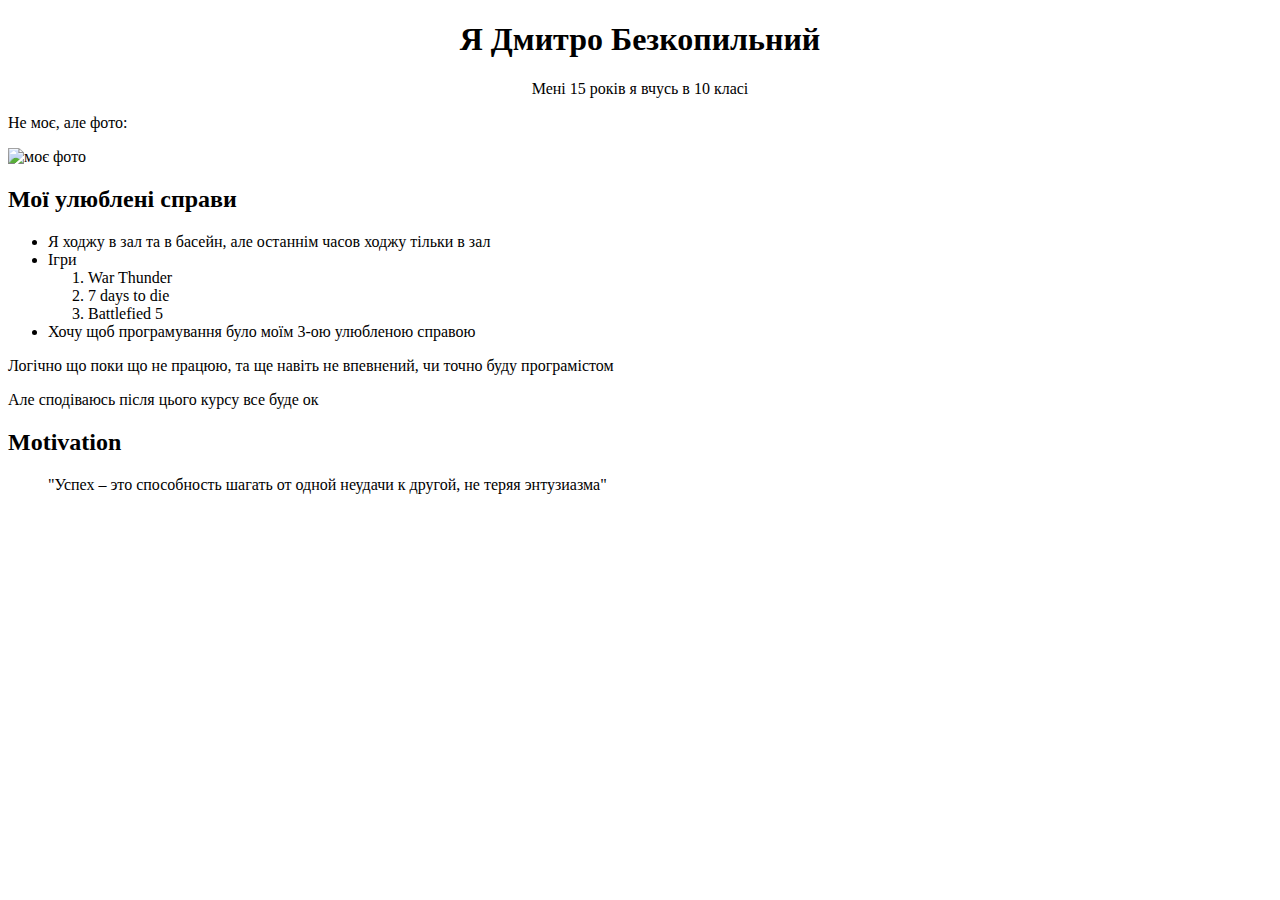
==== index.html @ 9f208384 "Add files via upload" ====
<!DOCTYPE html>
<html lang="ru">
    <head>
        <meta charset="UTF-8">
        <meta http-equiv="X-UA-Compatible" content="IE=edge"
        <meta name="viewport" content="width=device-width, initial-scale=1.0">
        <title>Hometask</title>
    </head>
    <body>
        <h1> <center>Я Дмитро Безкопильний</center></h1>
        <p><center>Мені 15 років я вчусь в 10 класі</center></p>
        <p>Не моє, але фото:</p>
        <img width="400" src="C:\Users\ДИМКО\Pictures\000.jpg" alt="моє фото">
        <h2><li>Мої улюблені справи</li></h2>
       <ul>
        <li>Я ходжу в зал та в басейн, але останнім часов ходжу тільки в зал</li>
        <li>Ігри</li>
        <ol>
            <li>War Thunder</li>
            <li>7 days to die</li>
            <li>Battlefied 5</li>
        </ol>
        <li>Хочу щоб програмування було моїм 3-ою улюбленою справою</li>
        </ul>
        <p>Логічно що поки що не працюю, та ще навіть не впевнений, чи точно буду програмістом</p>
        <p>Але сподіваюсь після цього курсу все буде ок</p>
        <section class="motivation">
            <h2>Motivation</h2>
            <blockquote>
                "Успех – это способность шагать от одной неудачи к другой, не теряя энтузиазма"
            </blockquote>
        </section>
    </body>
</html>
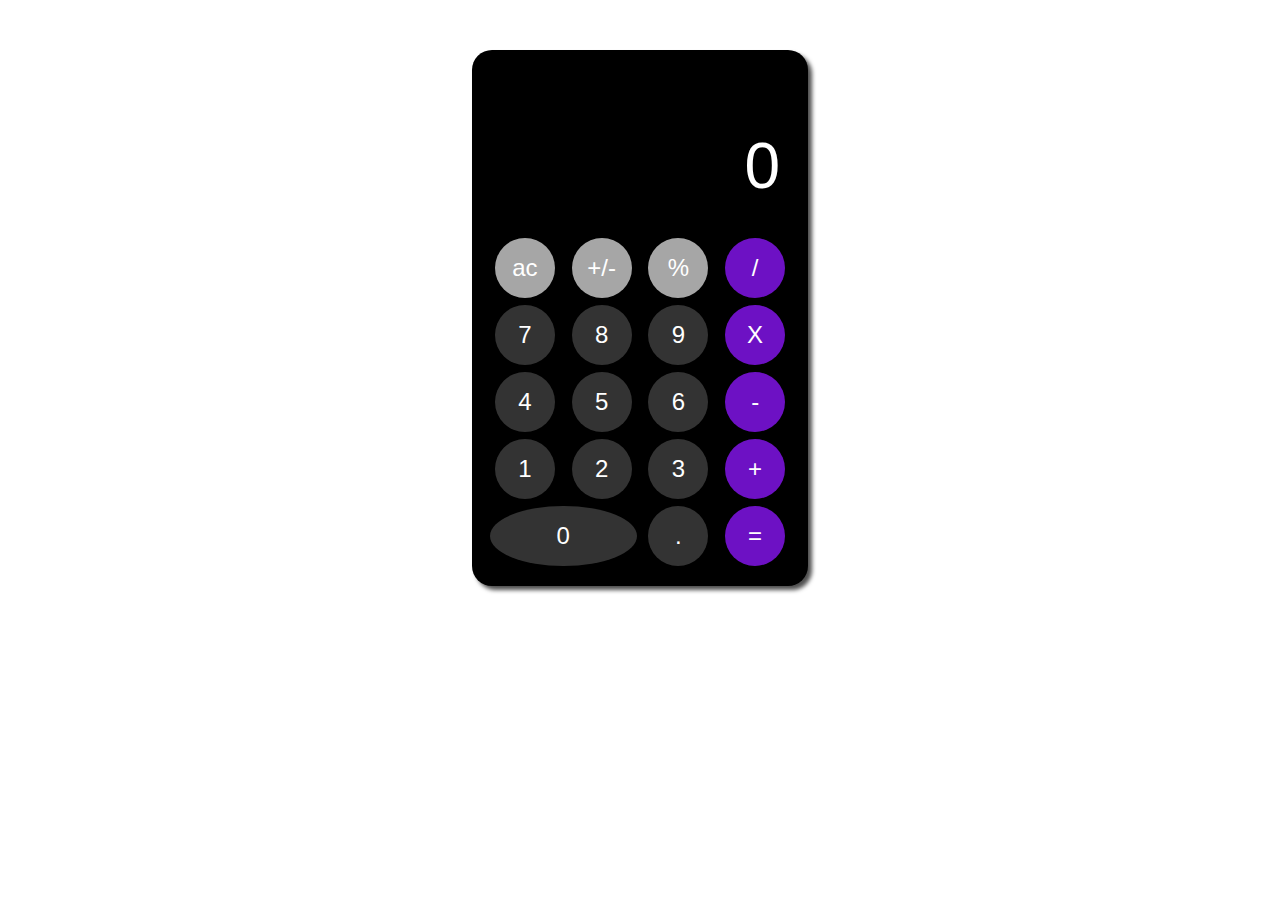
==== commit fcb19a57: "Add files via upload" ====
--- a/index.html
+++ b/index.html
@@ -1,34 +1,43 @@
 <!DOCTYPE html>
-<html lang="ru">
-    <head>
-        <meta charset="UTF-8">
-        <meta http-equiv="X-UA-Compatible" content="IE=edge"
-        <meta name="viewport" content="width=device-width, initial-scale=1.0">
-        <title>Hometask</title>
-    </head>
-    <body>
-        <h1> <center>Я Дмитро Безкопильний</center></h1>
-        <p><center>Мені 15 років я вчусь в 10 класі</center></p>
-        <p>Не моє, але фото:</p>
-        <img width="400" src="C:\Users\ДИМКО\Pictures\000.jpg" alt="моє фото">
-        <h2><li>Мої улюблені справи</li></h2>
-       <ul>
-        <li>Я ходжу в зал та в басейн, але останнім часов ходжу тільки в зал</li>
-        <li>Ігри</li>
-        <ol>
-            <li>War Thunder</li>
-            <li>7 days to die</li>
-            <li>Battlefied 5</li>
-        </ol>
-        <li>Хочу щоб програмування було моїм 3-ою улюбленою справою</li>
-        </ul>
-        <p>Логічно що поки що не працюю, та ще навіть не впевнений, чи точно буду програмістом</p>
-        <p>Але сподіваюсь після цього курсу все буде ок</p>
-        <section class="motivation">
-            <h2>Motivation</h2>
-            <blockquote>
-                "Успех – это способность шагать от одной неудачи к другой, не теряя энтузиазма"
-            </blockquote>
-        </section>
-    </body>
+<html lang="en">
+<head>
+    <meta charset="UTF-8">
+    <meta http-equiv="X-UA-Compatible" content="IE=edge">
+    <meta name="viewport" content="width=device-width, initial-scale=1.0">
+    <title>Калькулятор</title>
+    <link rel="stylesheet" href="style.css">
+    <script src="calc.js"></script>
+</head>
+<body>
+    <div class="body">
+        <div class="calc-screen">
+            <p>0</p>
+        </div>
+        <div class="buttons">
+            <div class="btn ac bg-grey">ac</div>
+            <div class="btn plus-minus bg-grey">+/-</div>
+            <div class="btn percent bg-grey">%</div>
+            <div class="btn division bg-blue">/</div>
+
+            <div class="btn seven">7</div>
+            <div class="btn eigth">8</div>
+            <div class="btn nine">9</div>
+            <div class="btn myltiply bg-blue">X</div>
+
+            <div class="btn four ">4</div>
+            <div class="btn five ">5</div>
+            <div class="btn six ">6</div>
+            <div class="btn minus bg-blue">-</div>
+
+            <div class="btn one ">1</div>
+            <div class="btn two ">2</div>
+            <div class="btn three ">3</div>
+            <div class="btn plus bg-blue">+</div>
+
+            <div class="btn zero ">0</div>
+            <div class="btn dot ">.</div>
+            <div class="btn equal bg-blue">=</div>
+        </div>
+    </div>
+</body>
 </html>--- a/style.css
+++ b/style.css
@@ -0,0 +1,81 @@
+/* 
+    colors
+    bg #000
+    orange #ff9501
+    grey #a6a6a6
+    white #fdfdfd
+*/
+
+.body {
+    margin: 50px auto;
+    width: 300px;
+    height: 500px;
+    /* border:1px solid #000; */
+    border-radius: 20px;
+    background: #000;
+    color: #fff;
+    font-family: Arial;
+    padding: 18px;
+    box-shadow: 4px 4px 4px #4f4f4f;
+}
+
+.calc-screen {
+    height: 125px;
+    padding: 10px;
+    display: grid;
+    justify-items: end;
+    align-items: end;
+    margin-bottom: 25px;
+}
+
+.calc-screen p {
+    text-align: right;
+    font-size: 4rem;
+    margin: 0;
+}
+
+.buttons {
+    display: grid;
+    grid-template-areas: 
+    "ac plus-minus percent division"
+    "seven eigth nine multi"
+    "four five six minus"
+    "one two three plus"
+    "zero zero dot equal";
+    grid-gap: 7px;
+    justify-items: center;
+}
+
+.btn {
+    width: 60px;
+    height: 60px;
+    background: #333;
+    border-radius: 50%;
+    text-align: center;
+    line-height: 60px;
+    font-size: 1.5rem;
+    cursor: pointer;
+    user-select: none;
+}
+
+.btn.zero {
+    grid-area: zero;
+    width: 100%;
+    border-radius: 50%;
+}
+
+.btn:hover {
+    filter: brightness(120%);
+}
+
+.btn:active {
+    filter: brightness(90%);
+}
+
+.btn.bg-grey {
+    background: #a6a6a6;
+}
+
+.btn.bg-blue {
+    background: #6d11c4;
+}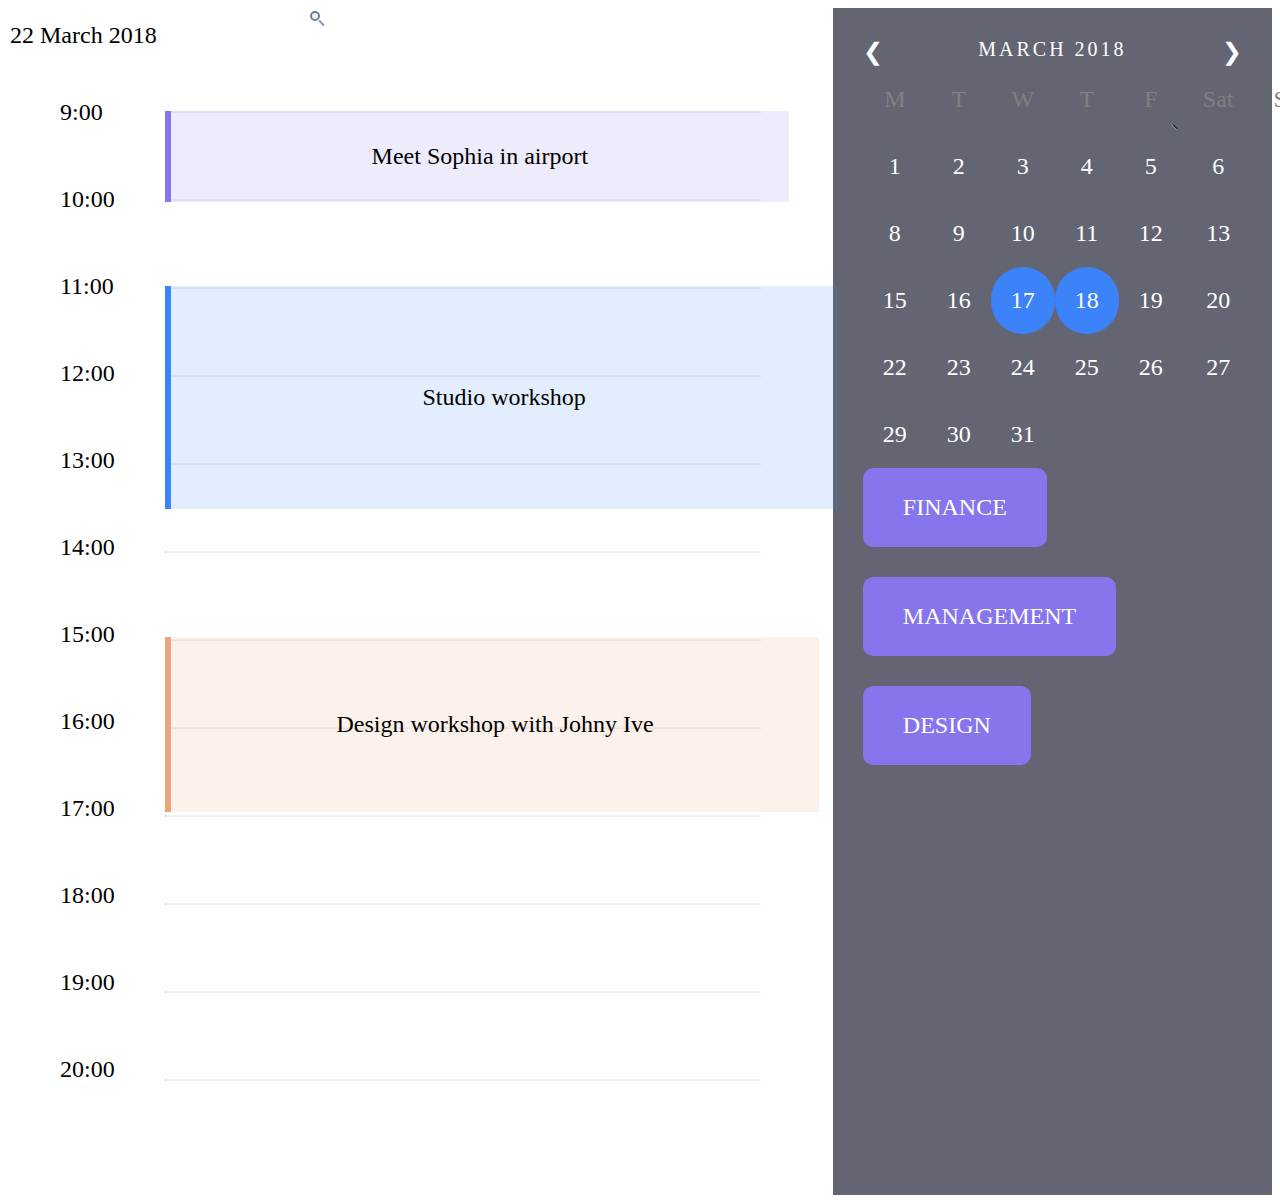
==== commit 8a43b748: "Add files via upload" ====
--- a/index.html
+++ b/index.html
@@ -1,43 +1,150 @@
 <!DOCTYPE html>
-<html lang="en">
 <head>
     <meta charset="UTF-8">
     <meta http-equiv="X-UA-Compatible" content="IE=edge">
     <meta name="viewport" content="width=device-width, initial-scale=1.0">
-    <title>Калькулятор</title>
+    <title>Календарь</title>
     <link rel="stylesheet" href="style.css">
-    <script src="calc.js"></script>
+    <link href="https://fonts.googleapis.com/css2?family=Montserrat&family=Roboto&display=swap" rel="stylesheet">
 </head>
 <body>
-    <div class="body">
-        <div class="calc-screen">
-            <p>0</p>
+    <div class="container-1">
+
+    <div class="dates">
+    <div class="leftHeader">
+      <div class="search"></div>
+      <div class="chertochka"></div>
+        <div class="date1">22 March 2018</div>
+        <div class="kv1"></div>
+        <div class="kv2"></div>
+        <div class="kv3"></div>
+        <div class="kv4"></div>
+    </div>
+    <div class="time-lines-wrapper">
+    <div class="time-wrapper">
+    <div class="time">9:00</div>
+    <div class="time">10:00</div>
+    <div class="time">11:00</div>
+    <div class="time">12:00</div>
+    <div class="time">13:00</div>
+    <div class="time">14:00</div>
+    <div class="time">15:00</div>
+    <div class="time">16:00</div>
+
+    <div class="time">17:00</div>
+    <div class="time">18:00</div>
+    <div class="time">19:00</div>
+    <div class="time">20:00</div>
+
+    </div>
+
+    <div class="lines-wrapper">
+                 <div class="first-event">
+                Meet Sophia in airport
+                </div>
+
+                 <div class="second-event">
+                Studio workshop
+                </div>
+
+                <div class="third-event">
+                Design workshop with Johny Ive
+                </div>
+
+    <hr class="chertochka-2">
+    <hr class="chertochka-2">
+    <hr class="chertochka-2">
+    <hr class="chertochka-2">
+    <hr class="chertochka-2">
+    <hr class="chertochka-2">
+    <hr class="chertochka-2">
+    <hr class="chertochka-2">
+    <hr class="chertochka-2">
+    <hr class="chertochka-2">
+    <hr class="chertochka-2">
+    <hr class="chertochka-2">
+    </div>
+    </div>
+    </div>
+
+
+   
+
+
+
+
+    <div class="all">
+        <div class="wrapper">
+        <div class="date">
+            <span class="strelaLeft">&#10094;</span>
+            <span class="month">March 2018</span>
+            <span class="strelaRight">&#10094;</span>
         </div>
-        <div class="buttons">
-            <div class="btn ac bg-grey">ac</div>
-            <div class="btn plus-minus bg-grey">+/-</div>
-            <div class="btn percent bg-grey">%</div>
-            <div class="btn division bg-blue">/</div>
+        <hr class="chertochka">
 
-            <div class="btn seven">7</div>
-            <div class="btn eigth">8</div>
-            <div class="btn nine">9</div>
-            <div class="btn myltiply bg-blue">X</div>
+        </div>
+         <ol class="calendar">
+    
+    <li class="day-name">M</li>
+    <li class="day-name">T</li>
+    <li class="day-name">W</li>
+    <li class="day-name">T</li>
+    <li class="day-name">F</li>
+    <li class="day-name">Sat</li>
+    <li class="day-name">Sun</li>
+    
+    <li class="first-day">1</li>
+    
+    <li>2</li>
+    <li>3</li>
+    <li>4</li>
+    <li>5</li>
+    <li>6</li>
+    <li>7</li>
+    <li>8</li>
+    <li>9</li>
+    <li>10</li>
+    <li>11</li>
+    <li>12</li>
+    <li>13</li>
+    <li>14</li>
+    <li>15</li>
+    <li>16</li>
+    <li class="active">17</li>
+    <li class="active">18</li>
+    <li>19</li>
+    <li>20</li>
+    <li>21</li>
+    <li>22</li>
+    <li>23</li>
+    <li>24</li>
+    <li>25</li>
+    <li>26</li>
+    <li>27</li>
+    <li>28</li>
+    <li>29</li>
+    <li>30</li>
+    <li>31</li>
 
-            <div class="btn four ">4</div>
-            <div class="btn five ">5</div>
-            <div class="btn six ">6</div>
-            <div class="btn minus bg-blue">-</div>
+  </ol>
 
-            <div class="btn one ">1</div>
-            <div class="btn two ">2</div>
-            <div class="btn three ">3</div>
-            <div class="btn plus bg-blue">+</div>
 
-            <div class="btn zero ">0</div>
-            <div class="btn dot ">.</div>
-            <div class="btn equal bg-blue">=</div>
-        </div>
+<div class="buttons-wrap">
+
+    <div class="button">
+      FINANCE  
     </div>
-</body>
-</html>+
+    <div class="button">
+      MANAGEMENT  
+    </div>
+
+    <div class="button">
+      DESIGN 
+    </div>
+    
+</div>
+</div>
+    </div>
+    </div>
+</body>--- a/style.css
+++ b/style.css
@@ -1,81 +1,229 @@
-/* 
-    colors
-    bg #000
-    orange #ff9501
-    grey #a6a6a6
-    white #fdfdfd
-*/
-
-.body {
-    margin: 50px auto;
-    width: 300px;
-    height: 500px;
-    /* border:1px solid #000; */
-    border-radius: 20px;
-    background: #000;
-    color: #fff;
-    font-family: Arial;
-    padding: 18px;
-    box-shadow: 4px 4px 4px #4f4f4f;
-}
-
-.calc-screen {
-    height: 125px;
-    padding: 10px;
-    display: grid;
-    justify-items: end;
-    align-items: end;
-    margin-bottom: 25px;
-}
-
-.calc-screen p {
-    text-align: right;
-    font-size: 4rem;
+.calendar-wrapper {
+/*  max-width: 280px;*/
+  font: 100% system-ui;
+}
+.calendar {
+  display: grid;
+  grid-template-columns: repeat(7, 1fr);
+}
+.first-day {
+  grid-column-start: 1;
+}
+
+.day-name {
+  color: gray;
+}
+
+h1 {
+  text-align: center;
+}
+ol {
+  list-style: none;
+  margin: 0;
+  padding: 0;
+  text-align: center;
+  color: white;
+}
+li {
+  padding-top: 20px;
+    padding-right: 20px;
+    padding-bottom: 20px;
+    padding-left: 20px;
+}
+
+.active {
+  background: rgb(60, 130, 249);
+  border-radius: 100px;
+}
+
+hr.chertochka {
+  border-top: 0.5px solid;
+  color: black;
+  margin-top: 60px;
+  margin-bottom: 40px;
+}
+
+
+.container-1{
+  font-size: 150%;
+}
+.container-1{
+    display: flex;
+
+}
+.dates{
+    display: inline-block;
+    margin: 2px;
+    width: 70%;
+   
+}
+.time-wrapper{
+   padding: 50px;
+
+}
+.all{
+  padding: 30px;
+  width: 30%;
+  background: rgb(99, 101, 115);
+}
+.weekdays{
     margin: 0;
-}
-
-.buttons {
-    display: grid;
-    grid-template-areas: 
-    "ac plus-minus percent division"
-    "seven eigth nine multi"
-    "four five six minus"
-    "one two three plus"
-    "zero zero dot equal";
-    grid-gap: 7px;
-    justify-items: center;
-}
-
-.btn {
-    width: 60px;
-    height: 60px;
-    background: #333;
+    padding: 10px 0;
+}
+.weekdays li{
+  display: inline-block;
+  width: 11.6%;
+  color: white;
+  text-align: center;
+  font-size: 12px;
+  line-height: 1px;
+}
+.f{
+  padding: 10px 0px;
+}
+.f li{
+  list-style-type: none;
+  display: inline-block;
+  width: 11.6%;
+  text-align: center;
+  font-size:12px;
+  color: white;
+  margin: 1px 10px;
+}
+.time{
+padding-bottom: 60px;
+}
+.date{
+  display: flex;
+  justify-content: space-between;
+  color: white;
+  text-align: center;
+}
+.wrapper{
+  display: block;
+}
+.month{
+  color: white; 
+  font-size: 20px;
+  text-transform: uppercase;
+  letter-spacing: 3px;
+}
+.strelaRight {
+  transform: scaleX(-1);
+}
+
+.sbsquare{
+box-sizing: border-box;
+position: absolute;
+width: 500px;
+height: 124px;
+background: rgba(133, 118, 237, 0.15);
+margin-left: -250px;
+margin-top: -20px;
+}
+
+.buttons-wrap{
+  display: flex;
+  flex-wrap: wrap;
+  justify-content: left;
+}
+.button{
+  background: #8576ed;
+  width: auto;
+  padding-top: 26px;
+  padding-bottom: 26px;
+  padding-left: 40px;
+  padding-right: 40px;
+  color: white;
+  margin-right: 16px;
+  margin-bottom: 30px;
+  border-radius: 10px;
+}
+
+.line{
+  box-sizing: border-box;
+
+  position: absolute;
+  height: 2px;
+
+background: #F3F3F3;
+}
+
+
+
+
+.lines-wrapper{
+  display: block;
+  padding-top: 50px;
+  width: 100%;
+  position: relative;
+}
+
+
+hr.chertochka-2 {
+  border-top: 0.5px solid #F3F3F3;
+  background-color: #F3F3F3;
+  margin-bottom: 86px;
+  width: auto;
+}
+
+
+.time-lines-wrapper{
+  display: flex;
+  padding-right: 70px;
+}
+
+.first-event{
+    background: rgba(133, 118, 237, 0.15);
+    display: flex;
+    text-align: center;
+    justify-content: center;
+    width: 93%;
+    padding: 32px;
+    border-left: 6px solid #8576ED;
+    position: absolute;
+    top: 62px;
+}
+
+.second-event{
+    background: rgba(61, 131, 249, 0.15);
+    display: flex;
+    text-align: center;
+    justify-content: center;
+    width: 79%;
+    padding: 98px;
+    border-left: 6px solid #3D83F9;
+    position: absolute;
+    top: 237px;
+}
+
+.third-event{
+    background: rgba(238, 165, 124, 0.15);
+    display: flex;
+    text-align: center;
+    justify-content: center;
+    width: 84%;
+    padding: 74px;
+    border-left: 6px solid #EEA57C;
+    position: absolute;
+    top: 588px;
+}
+.search{
+    position: relative;
+    
+    width: 10px;
+    height: 10px; 
+    
+    box-sizing: border-box;
+    background-color: aliceblue;
+    margin:1px 300px;
+    border: 2px solid slategray;
     border-radius: 50%;
-    text-align: center;
-    line-height: 60px;
-    font-size: 1.5rem;
-    cursor: pointer;
-    user-select: none;
-}
-
-.btn.zero {
-    grid-area: zero;
-    width: 100%;
-    border-radius: 50%;
-}
-
-.btn:hover {
-    filter: brightness(120%);
-}
-
-.btn:active {
-    filter: brightness(90%);
-}
-
-.btn.bg-grey {
-    background: #a6a6a6;
-}
-
-.btn.bg-blue {
-    background: #6d11c4;
+}
+.chertochka{
+  position: absolute;
+  width: 5px;
+  rotate: 45deg;
+  border: 1px solid #8998B4;
+  margin-left: 308px;
 }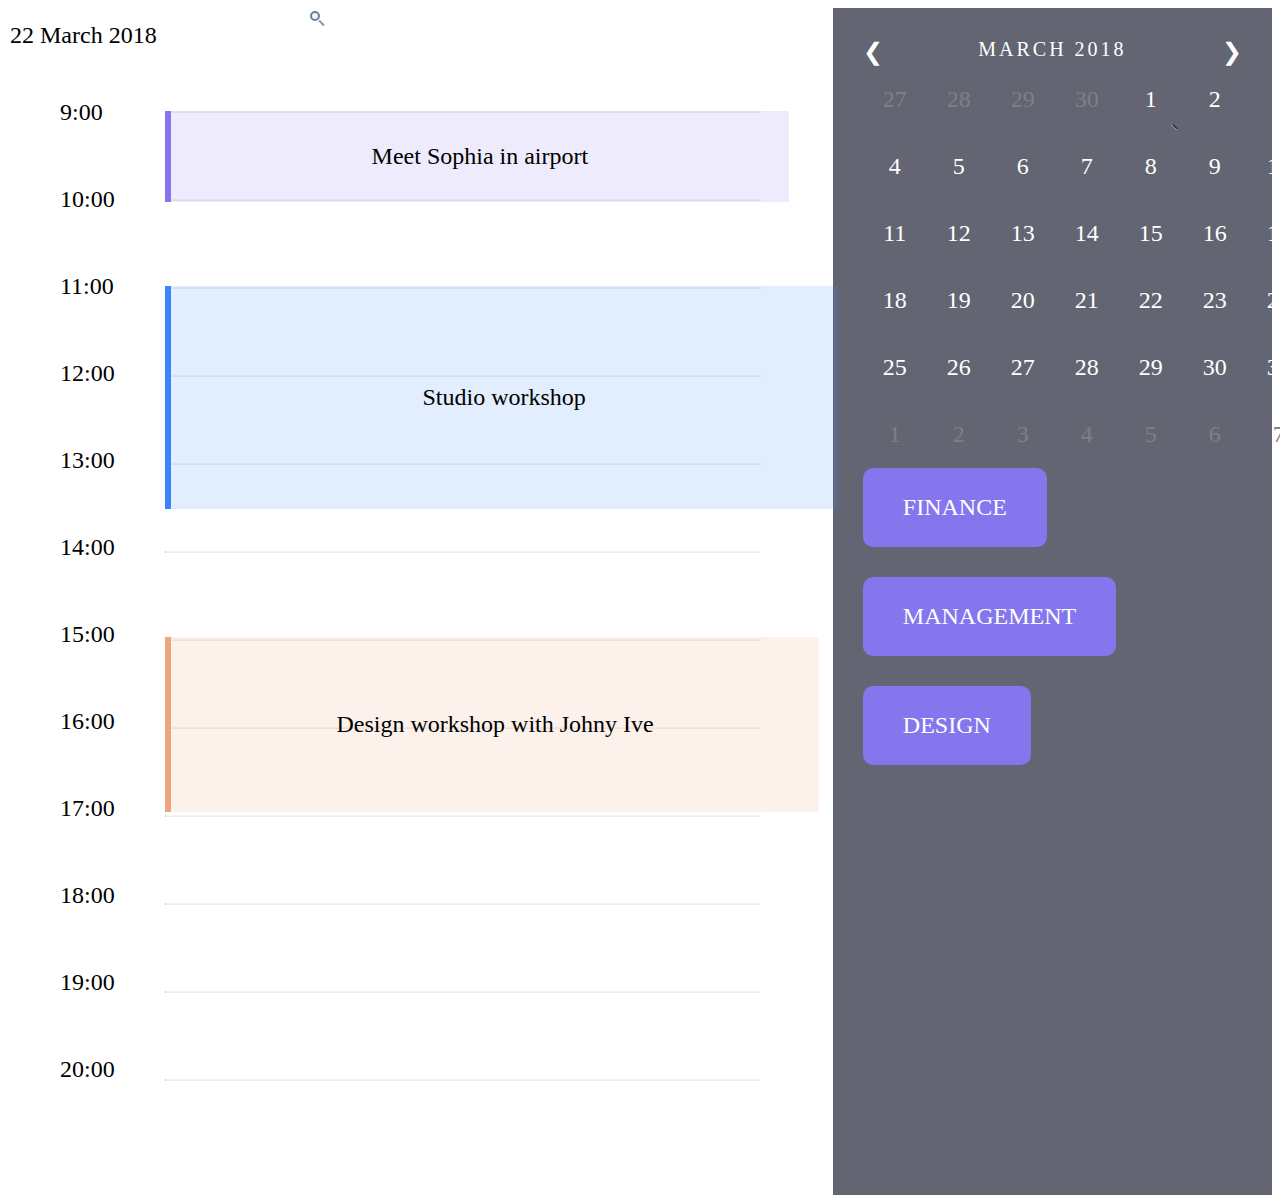
==== commit 887978e6: "d" ====
--- a/index.html
+++ b/index.html
@@ -6,6 +6,7 @@
     <title>Календарь</title>
     <link rel="stylesheet" href="style.css">
     <link href="https://fonts.googleapis.com/css2?family=Montserrat&family=Roboto&display=swap" rel="stylesheet">
+    <script src="script.js" defer></script>
 </head>
 <body>
     <div class="container-1">
@@ -67,12 +68,6 @@
     </div>
     </div>
 
-
-   
-
-
-
-
     <div class="all">
         <div class="wrapper">
         <div class="date">
@@ -83,7 +78,7 @@
         <hr class="chertochka">
 
         </div>
-         <ol class="calendar">
+         <ul class="calendar">
     
     <li class="day-name">M</li>
     <li class="day-name">T</li>
@@ -92,6 +87,7 @@
     <li class="day-name">F</li>
     <li class="day-name">Sat</li>
     <li class="day-name">Sun</li>
+    <div class="empty"></div>
     
     <li class="first-day">1</li>
     
@@ -125,8 +121,7 @@
     <li>29</li>
     <li>30</li>
     <li>31</li>
-
-  </ol>
+  </ul>
 
 
 <div class="buttons-wrap">
--- a/style.css
+++ b/style.css
@@ -1,5 +1,5 @@
 .calendar-wrapper {
-/*  max-width: 280px;*/
+
   font: 100% system-ui;
 }
 .calendar {
@@ -17,7 +17,7 @@
 h1 {
   text-align: center;
 }
-ol {
+ul {
   list-style: none;
   margin: 0;
   padding: 0;
@@ -42,7 +42,9 @@
   margin-top: 60px;
   margin-bottom: 40px;
 }
-
+.empty{
+  color: gray;
+}
 
 .container-1{
   font-size: 150%;
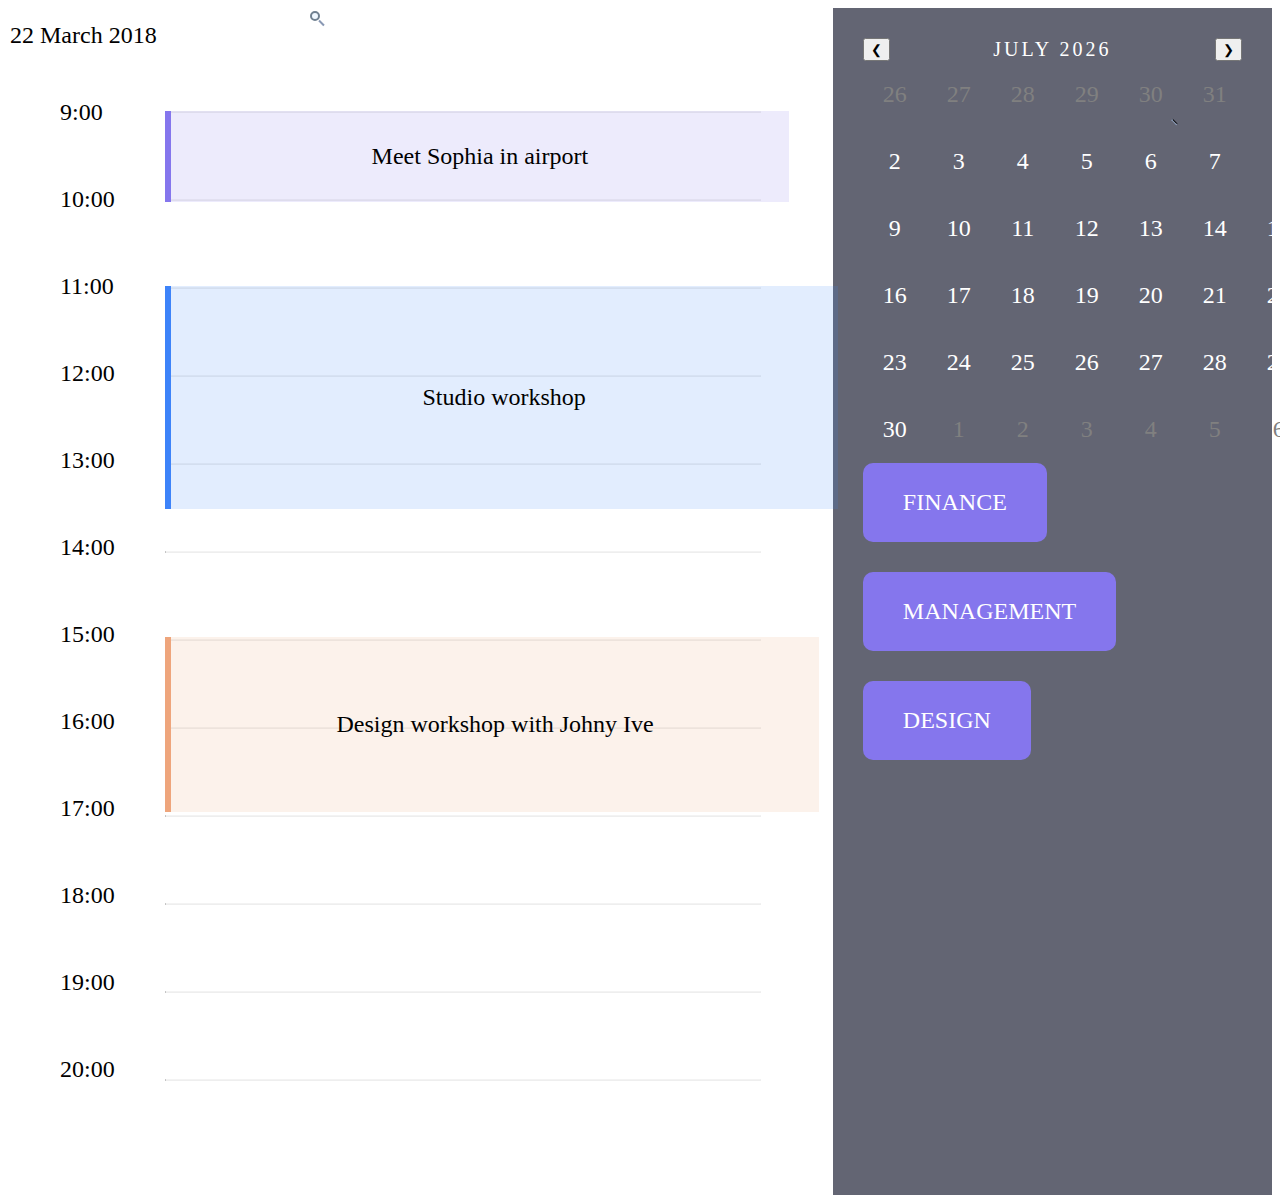
==== commit 08a4d17a: "HT" ====
--- a/index.html
+++ b/index.html
@@ -71,9 +71,9 @@
     <div class="all">
         <div class="wrapper">
         <div class="date">
-            <span class="strelaLeft">&#10094;</span>
-            <span class="month">March 2018</span>
-            <span class="strelaRight">&#10094;</span>
+            <button class="strelaLeft">&#10094;</button>
+            <span class="month">  </span>
+            <button class="strelaRight">&#10094;</button>
         </div>
         <hr class="chertochka">
 
